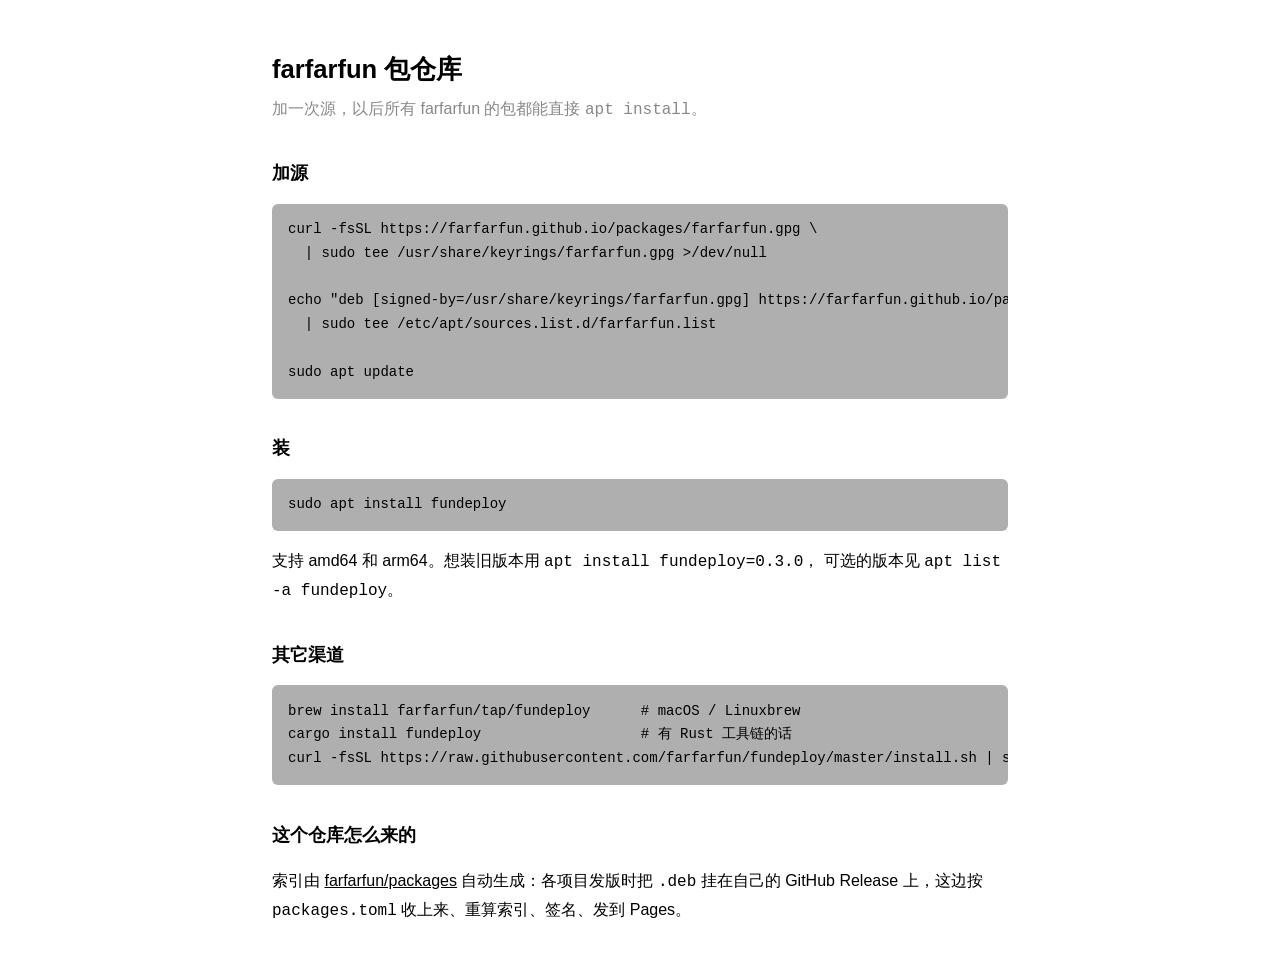
==== site/index.html @ 686de96f "feat: farfarfun 共用的 APT 包仓库 用户加一次源，以后所有 farfarfun 的包都能 apt install。索引按 packages.toml 从各项目的 GitHub Re" ====
<!DOCTYPE html>
<html lang="zh-CN">
<head>
<meta charset="utf-8">
<meta name="viewport" content="width=device-width, initial-scale=1">
<title>farfarfun 包仓库</title>
<style>
  :root { color-scheme: light dark; }
  body { max-width: 46rem; margin: 3rem auto; padding: 0 1.2rem;
         font: 16px/1.7 -apple-system, BlinkMacSystemFont, "Segoe UI", "Noto Sans CJK SC", sans-serif; }
  h1 { font-size: 1.6rem; margin-bottom: .2rem; }
  h2 { font-size: 1.1rem; margin-top: 2.2rem; }
  p.sub { color: #888; margin-top: 0; }
  pre { background: #1115; padding: .9rem 1rem; border-radius: 6px; overflow-x: auto; font-size: 14px; }
  code { font-family: ui-monospace, SFMono-Regular, Menlo, monospace; }
  a { color: inherit; }
</style>
</head>
<body>
<h1>farfarfun 包仓库</h1>
<p class="sub">加一次源，以后所有 farfarfun 的包都能直接 <code>apt install</code>。</p>

<h2>加源</h2>
<pre><code>curl -fsSL https://farfarfun.github.io/packages/farfarfun.gpg \
  | sudo tee /usr/share/keyrings/farfarfun.gpg >/dev/null

echo "deb [signed-by=/usr/share/keyrings/farfarfun.gpg] https://farfarfun.github.io/packages/deb stable main" \
  | sudo tee /etc/apt/sources.list.d/farfarfun.list

sudo apt update</code></pre>

<h2>装</h2>
<pre><code>sudo apt install fundeploy</code></pre>
<p>支持 amd64 和 arm64。想装旧版本用 <code>apt install fundeploy=0.3.0</code>，
可选的版本见 <code>apt list -a fundeploy</code>。</p>

<h2>其它渠道</h2>
<pre><code>brew install farfarfun/tap/fundeploy      # macOS / Linuxbrew
cargo install fundeploy                   # 有 Rust 工具链的话
curl -fsSL https://raw.githubusercontent.com/farfarfun/fundeploy/master/install.sh | sh</code></pre>

<h2>这个仓库怎么来的</h2>
<p>索引由 <a href="https://github.com/farfarfun/packages">farfarfun/packages</a>
自动生成：各项目发版时把 <code>.deb</code> 挂在自己的 GitHub Release 上，这边按
<code>packages.toml</code> 收上来、重算索引、签名、发到 Pages。</p>
</body>
</html>
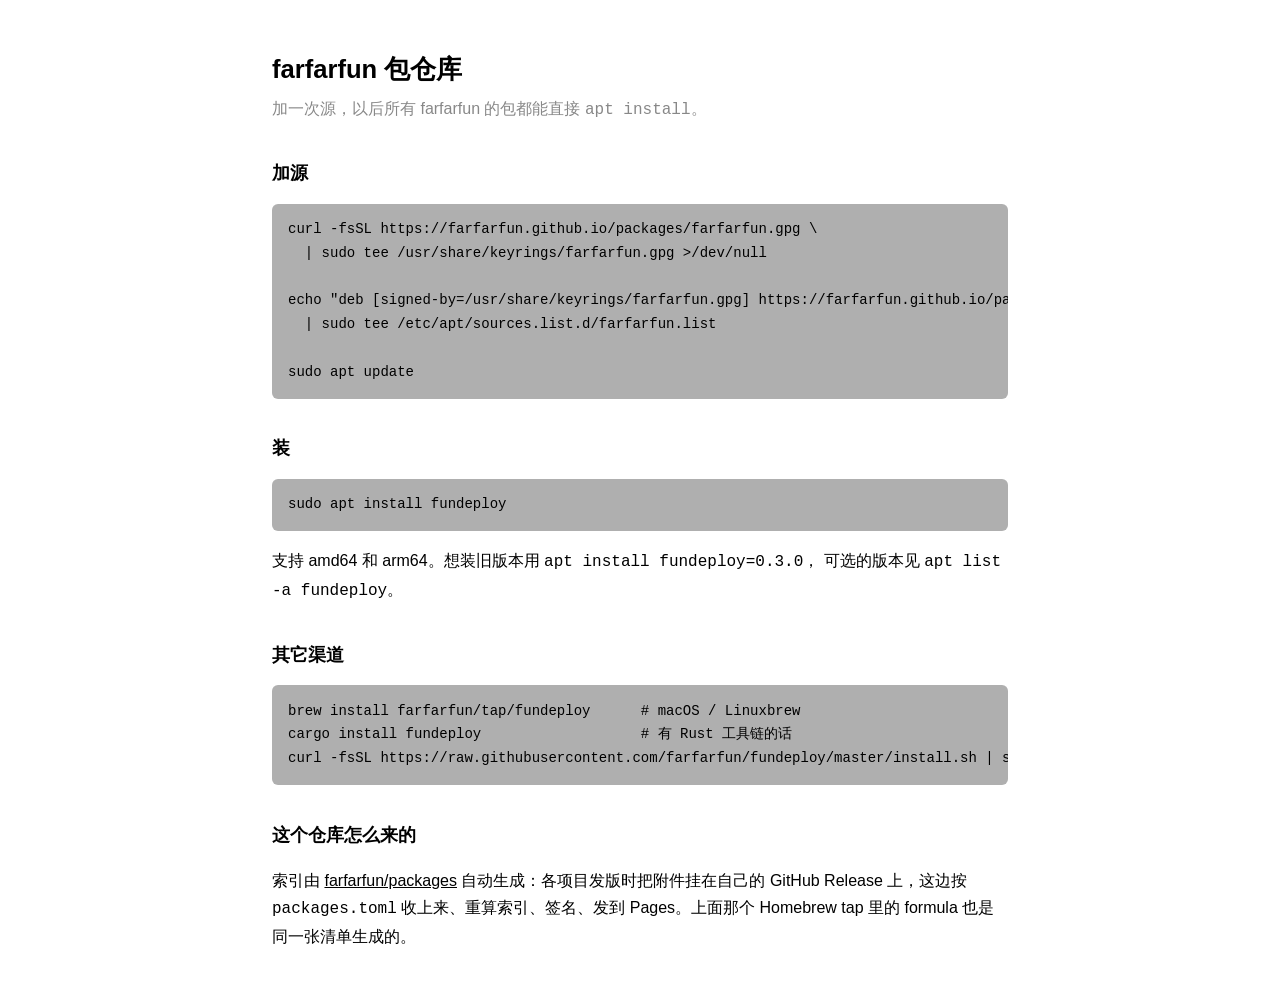
==== commit c26d7c6b: "feat: Homebrew formula 也按同一张清单生成 formula 原来在 fundeploy 自己的 release workflow 里渲染、自己推 tap，于是加一个 新项目 ap" ====
--- a/site/index.html
+++ b/site/index.html
@@ -41,7 +41,8 @@
 
 <h2>这个仓库怎么来的</h2>
 <p>索引由 <a href="https://github.com/farfarfun/packages">farfarfun/packages</a>
-自动生成：各项目发版时把 <code>.deb</code> 挂在自己的 GitHub Release 上，这边按
-<code>packages.toml</code> 收上来、重算索引、签名、发到 Pages。</p>
+自动生成：各项目发版时把附件挂在自己的 GitHub Release 上，这边按
+<code>packages.toml</code> 收上来、重算索引、签名、发到 Pages。上面那个 Homebrew
+tap 里的 formula 也是同一张清单生成的。</p>
 </body>
 </html>
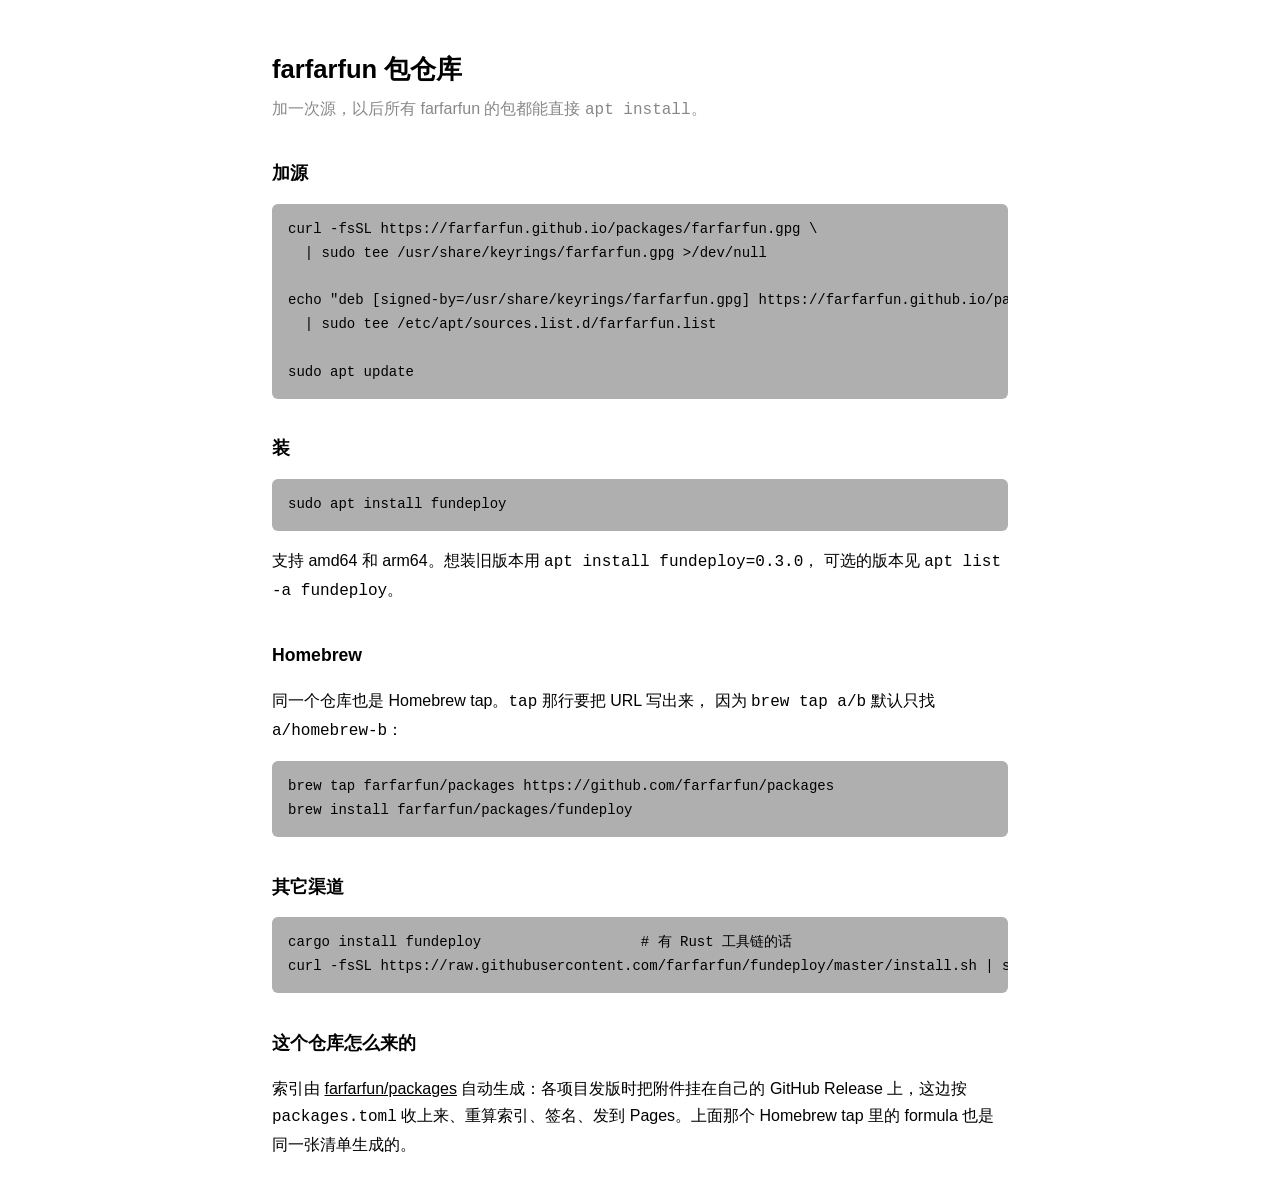
==== commit 53805655: "feat: 这个仓库自己就是 Homebrew tap formula 不再推到 farfarfun/homebrew-tap，直接生成在本仓库根的 Formula/ 下并提交 回 master。ap" ====
--- a/site/index.html
+++ b/site/index.html
@@ -34,9 +34,14 @@
 <p>支持 amd64 和 arm64。想装旧版本用 <code>apt install fundeploy=0.3.0</code>，
 可选的版本见 <code>apt list -a fundeploy</code>。</p>
 
+<h2>Homebrew</h2>
+<p>同一个仓库也是 Homebrew tap。<code>tap</code> 那行要把 URL 写出来，
+因为 <code>brew tap a/b</code> 默认只找 <code>a/homebrew-b</code>：</p>
+<pre><code>brew tap farfarfun/packages https://github.com/farfarfun/packages
+brew install farfarfun/packages/fundeploy</code></pre>
+
 <h2>其它渠道</h2>
-<pre><code>brew install farfarfun/tap/fundeploy      # macOS / Linuxbrew
-cargo install fundeploy                   # 有 Rust 工具链的话
+<pre><code>cargo install fundeploy                   # 有 Rust 工具链的话
 curl -fsSL https://raw.githubusercontent.com/farfarfun/fundeploy/master/install.sh | sh</code></pre>
 
 <h2>这个仓库怎么来的</h2>
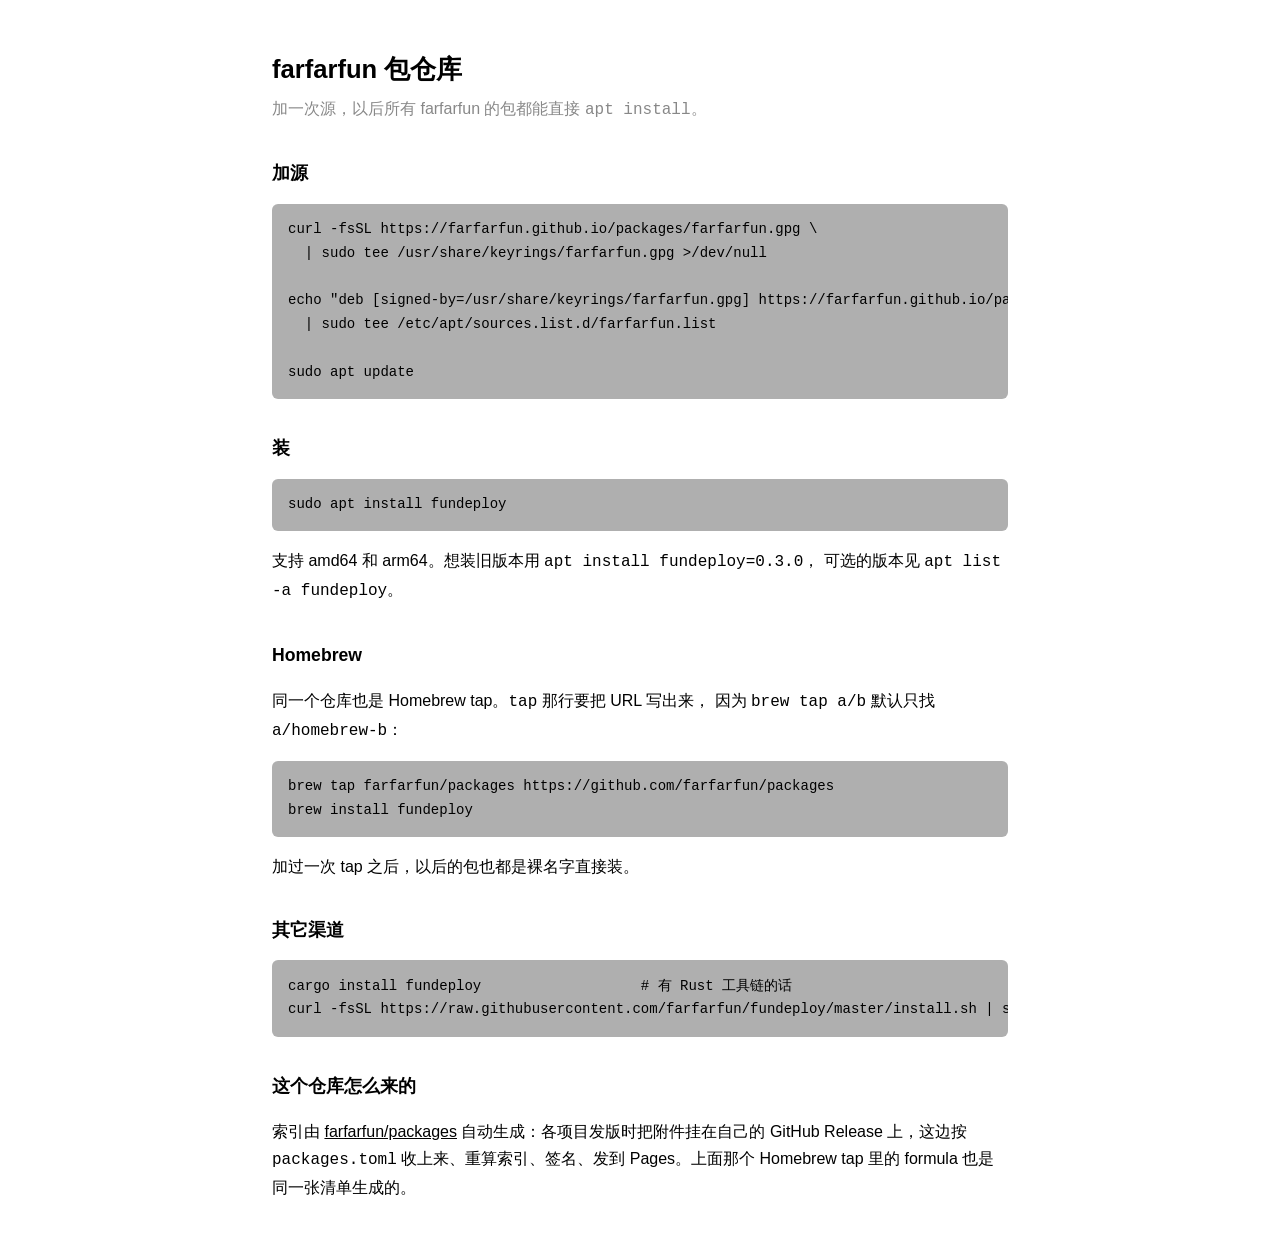
==== commit 01fd904f: "docs: tap 过之后用裸名字装，CI 里按裸名字验 brew 会在所有已 tap 的仓库里解析裸名字，写全路径只在和 homebrew-core 撞名 时才需要。verify-brew 改成 `" ====
--- a/site/index.html
+++ b/site/index.html
@@ -38,7 +38,8 @@
 <p>同一个仓库也是 Homebrew tap。<code>tap</code> 那行要把 URL 写出来，
 因为 <code>brew tap a/b</code> 默认只找 <code>a/homebrew-b</code>：</p>
 <pre><code>brew tap farfarfun/packages https://github.com/farfarfun/packages
-brew install farfarfun/packages/fundeploy</code></pre>
+brew install fundeploy</code></pre>
+<p>加过一次 tap 之后，以后的包也都是裸名字直接装。</p>
 
 <h2>其它渠道</h2>
 <pre><code>cargo install fundeploy                   # 有 Rust 工具链的话
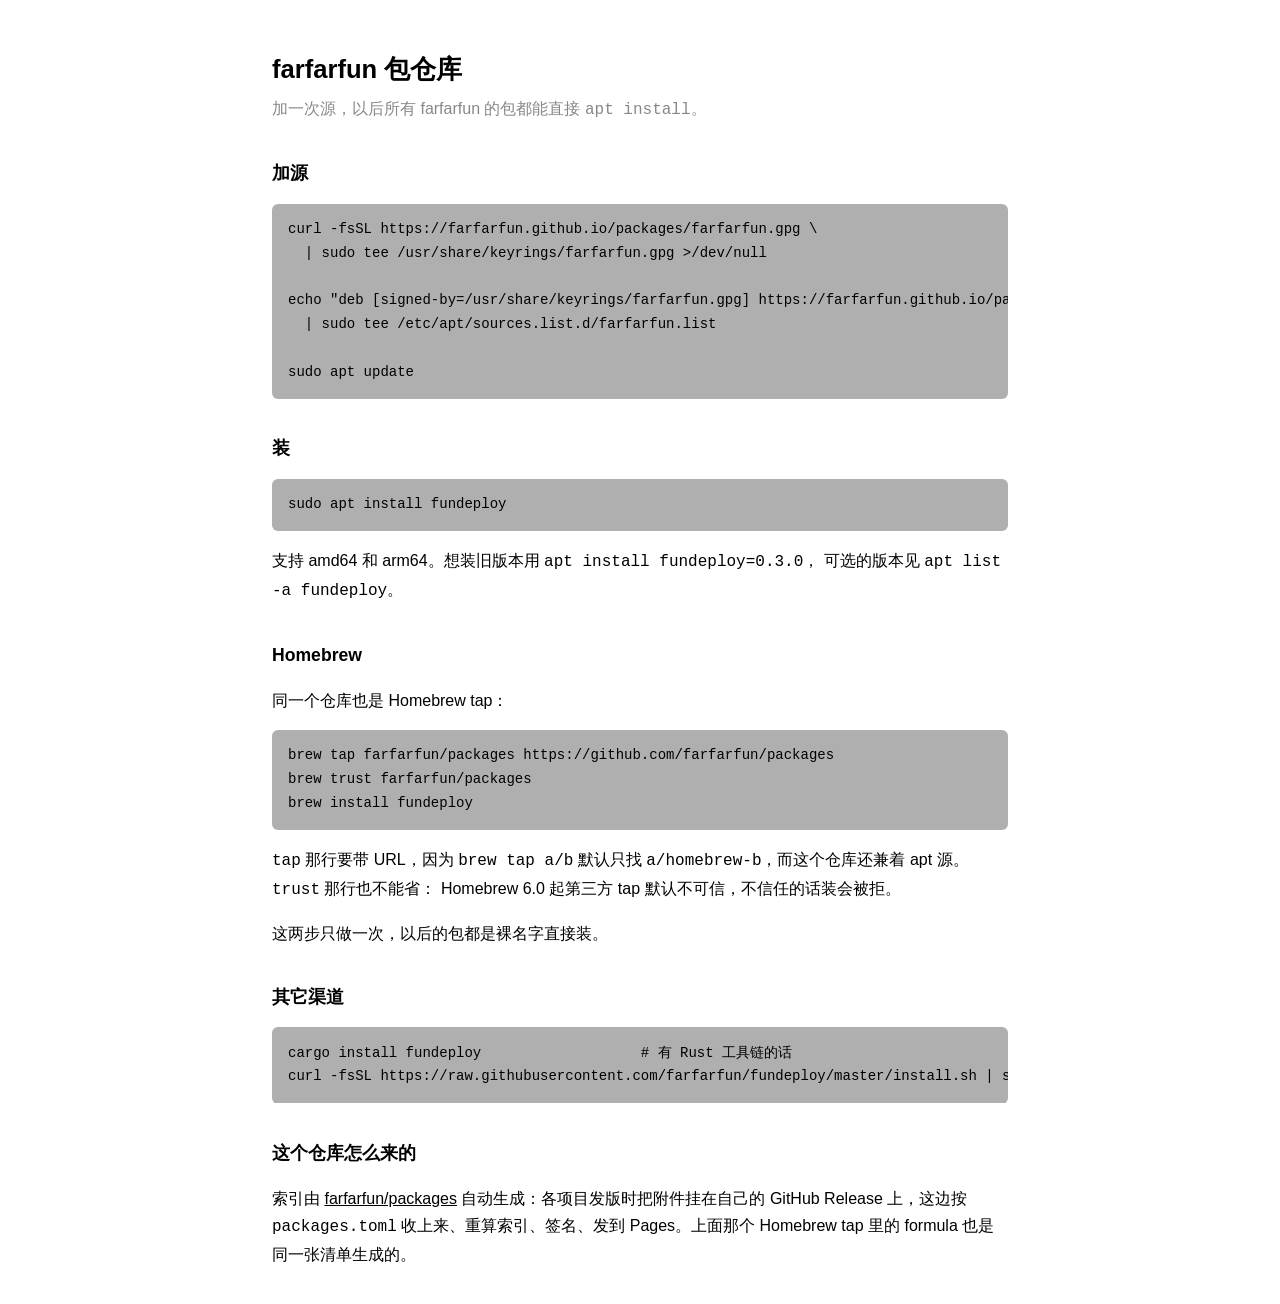
==== commit 74fc8338: "fix: 装之前得先 brew trust Homebrew 6.0 起第三方 tap 默认不可信，`brew install fundeploy` 会被直接拒掉 （Refusing to load " ====
--- a/site/index.html
+++ b/site/index.html
@@ -35,11 +35,14 @@
 可选的版本见 <code>apt list -a fundeploy</code>。</p>
 
 <h2>Homebrew</h2>
-<p>同一个仓库也是 Homebrew tap。<code>tap</code> 那行要把 URL 写出来，
-因为 <code>brew tap a/b</code> 默认只找 <code>a/homebrew-b</code>：</p>
+<p>同一个仓库也是 Homebrew tap：</p>
 <pre><code>brew tap farfarfun/packages https://github.com/farfarfun/packages
+brew trust farfarfun/packages
 brew install fundeploy</code></pre>
-<p>加过一次 tap 之后，以后的包也都是裸名字直接装。</p>
+<p><code>tap</code> 那行要带 URL，因为 <code>brew tap a/b</code> 默认只找
+<code>a/homebrew-b</code>，而这个仓库还兼着 apt 源。<code>trust</code> 那行也不能省：
+Homebrew 6.0 起第三方 tap 默认不可信，不信任的话装会被拒。</p>
+<p>这两步只做一次，以后的包都是裸名字直接装。</p>
 
 <h2>其它渠道</h2>
 <pre><code>cargo install fundeploy                   # 有 Rust 工具链的话
